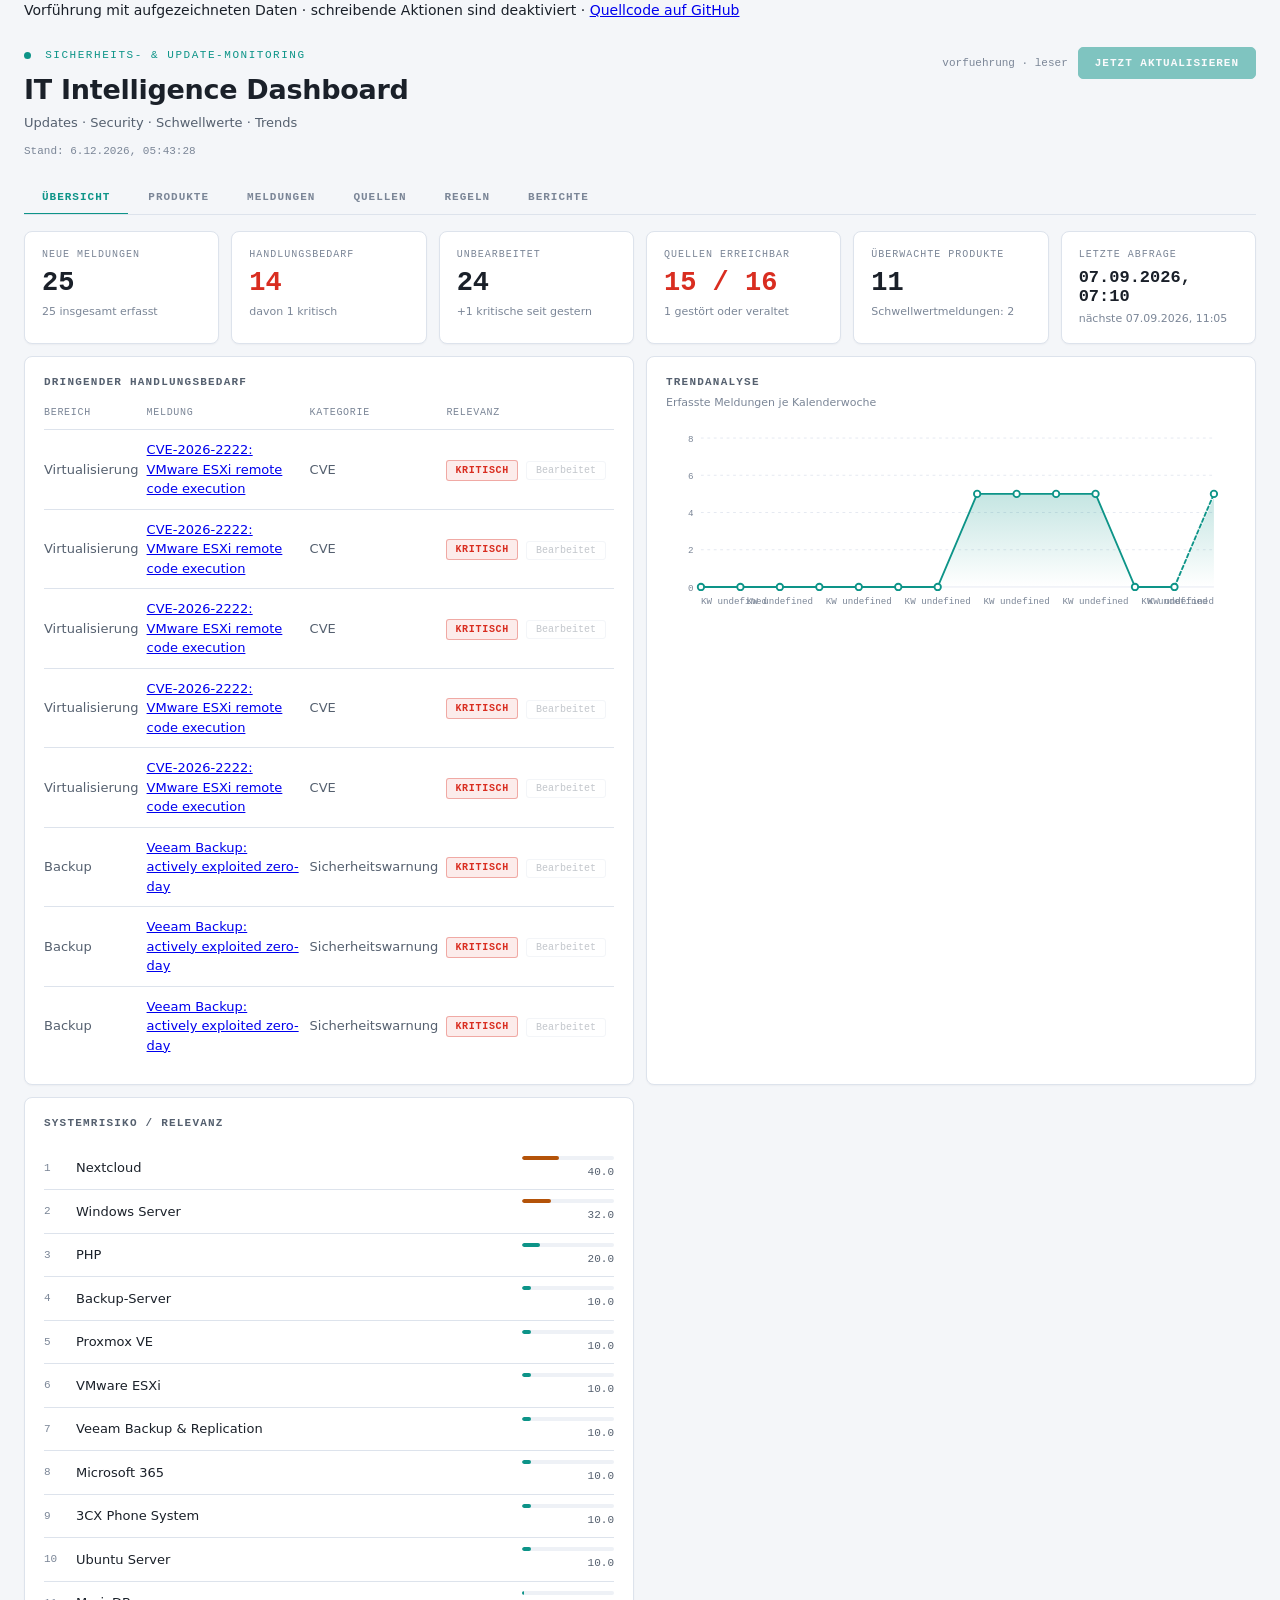
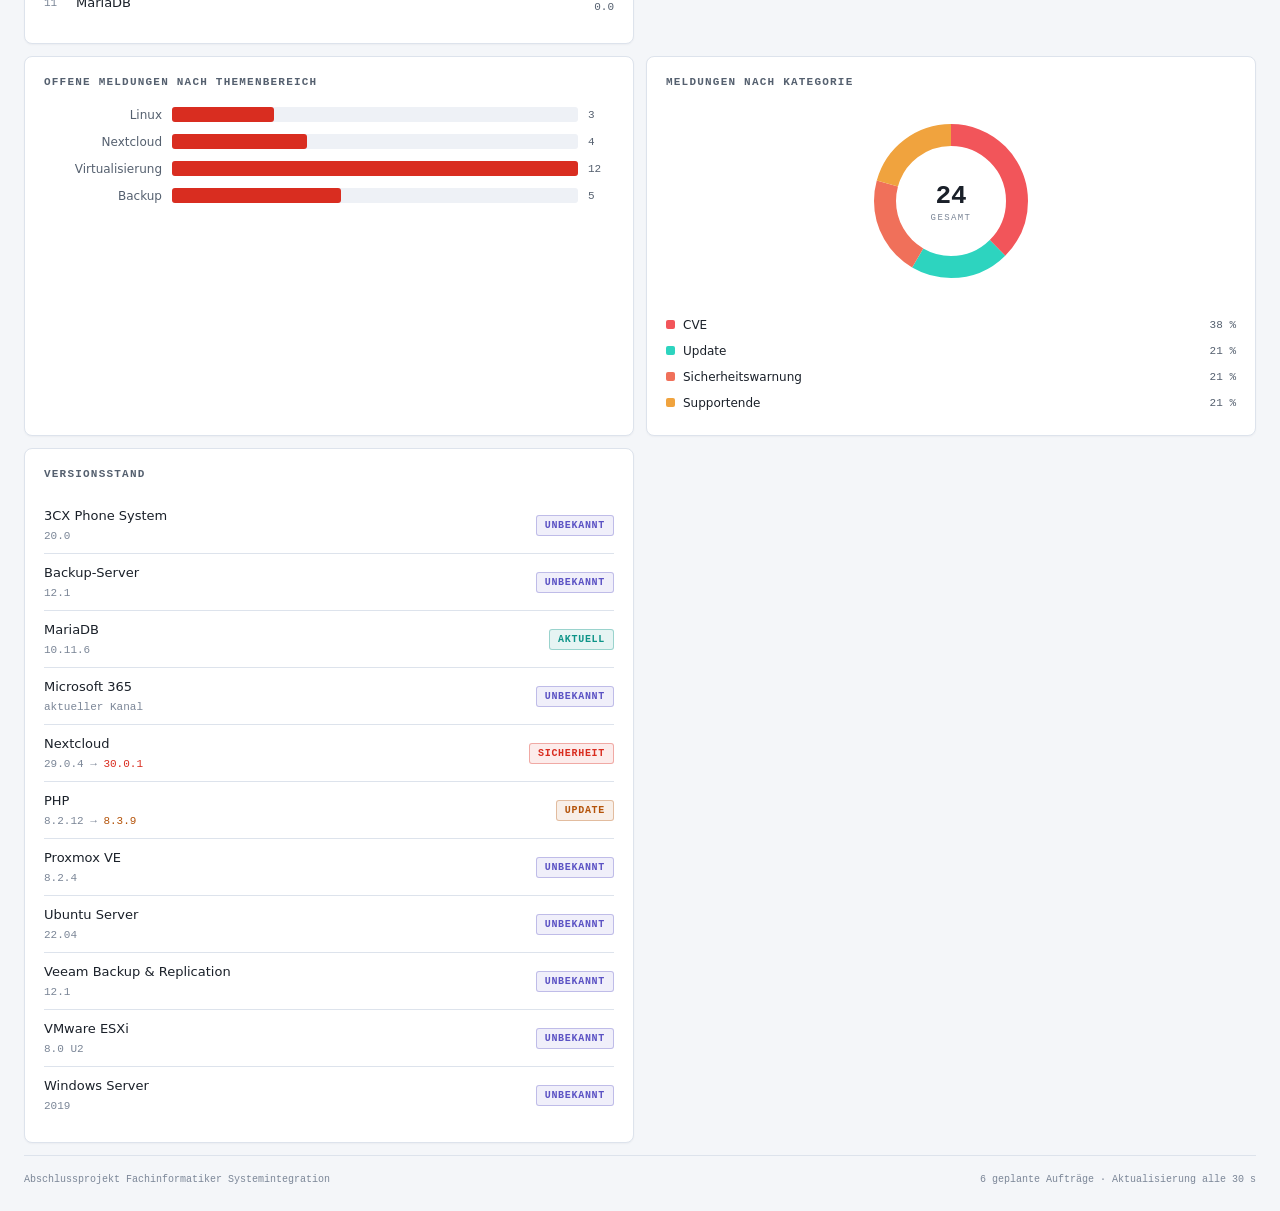
==== demo/index.html @ 845174bd "Zentrale IT-Informationsplattform" ====
<!DOCTYPE html>
<html lang="de">
<head>
    <meta charset="UTF-8">
    <meta name="viewport" content="width=device-width, initial-scale=1.0">
    <title>IT Intelligence Dashboard – Vorführung</title>
    <link rel="stylesheet" href="css/style.css?v=6">
</head>
<body>

<div class="vorfuehrung">
    Vorführung mit aufgezeichneten Daten &middot; schreibende Aktionen sind
    deaktiviert &middot; <a href="https://github.com/USERNAME/it-informationsplattform">Quellcode auf GitHub</a>
</div>

<header class="kopf">
    <div>
        <p class="kopf__rubrik">
            <span id="verbindung" class="punkt" title="Verbindung zum Server"></span>
            Sicherheits- &amp; Update-Monitoring
        </p>
        <h1 class="kopf__titel">IT Intelligence Dashboard</h1>
        <p class="kopf__unterzeile">Updates &middot; Security &middot; Schwellwerte &middot; Trends</p>
        <p class="kopf__stand">Stand: <span id="stand">&ndash;</span></p>
    </div>

    <div class="kopf__bedienung">
        <span class="kopf__benutzer" id="benutzer"></span>
        <button class="schalter schalter--aktion" id="aktualisieren" type="button">
            Jetzt aktualisieren
        </button>
    </div>
</header>

<nav class="reiter" role="tablist" aria-label="Bereiche">
    <button class="reiter__knopf reiter__knopf--aktiv" role="tab" data-bereich="uebersicht">Übersicht</button>
    <button class="reiter__knopf" role="tab" data-bereich="produkte">Produkte</button>
    <button class="reiter__knopf" role="tab" data-bereich="meldungen">Meldungen</button>
    <button class="reiter__knopf" role="tab" data-bereich="quellen">Quellen</button>
    <button class="reiter__knopf" role="tab" data-bereich="regeln">Regeln</button>
    <button class="reiter__knopf" role="tab" data-bereich="berichte">Berichte</button>
</nav>

<div class="bereich" id="bereich-uebersicht">

<section class="kennzahlen" id="kennzahlen" aria-label="Kennzahlen"></section>

<section class="raster raster--oben">

    <article class="tafel">
        <h2 class="tafel__titel">Dringender Handlungsbedarf</h2>
        <div class="tafel__inhalt">
            <table class="liste">
                <thead>
                    <tr>
                        <th>Bereich</th>
                        <th>Meldung</th>
                        <th>Kategorie</th>
                        <th>Relevanz</th>
                        <th></th>
                    </tr>
                </thead>
                <tbody id="meldungen">
                    <tr><td colspan="5" class="platzhalter">Lade Meldungen &hellip;</td></tr>
                </tbody>
            </table>
        </div>
    </article>

    <article class="tafel">
        <h2 class="tafel__titel">Trendanalyse</h2>
        <p class="tafel__hinweis">Erfasste Meldungen je Kalenderwoche</p>
        <div class="tafel__inhalt" id="trend"></div>
    </article>

    <article class="tafel">
        <h2 class="tafel__titel">Systemrisiko / Relevanz</h2>
        <div class="tafel__inhalt" id="risiko"></div>
    </article>

</section>

<section class="raster raster--unten">

    <article class="tafel">
        <h2 class="tafel__titel">Offene Meldungen nach Themenbereich</h2>
        <div class="tafel__inhalt" id="nachSystem"></div>
    </article>

    <article class="tafel">
        <h2 class="tafel__titel">Meldungen nach Kategorie</h2>
        <div class="tafel__inhalt tafel__inhalt--mittig" id="nachKategorie"></div>
    </article>

    <article class="tafel">
        <h2 class="tafel__titel">Versionsstand</h2>
        <div class="tafel__inhalt" id="systeme"></div>
    </article>

</section>

</div><!-- Ende Übersicht -->

<!-- ---------------------------------------------------------------- -->
<div class="bereich" id="bereich-produkte" hidden>
    <article class="tafel">
        <h2 class="tafel__titel">Überwachte Produkte und Herkunft der Versionsangabe</h2>
        <p class="tafel__hinweis">
            Die Spalte „Quelle" zeigt, woher der Versionsstand stammt. Über den
            Verweis lässt sich die Angabe beim Hersteller nachvollziehen.
        </p>
        <div class="tafel__inhalt" id="produkte"></div>
    </article>
</div>

<!-- ---------------------------------------------------------------- -->
<div class="bereich" id="bereich-meldungen" hidden>
    <article class="tafel">
        <h2 class="tafel__titel">Alle Meldungen</h2>
        <p class="tafel__hinweis">
            Automatisch erfasste Hersteller-, Update- und Sicherheitsmeldungen.
            Die Einstufung erfolgt nach CVSS, sofern der Anbieter eine
            Bewertung mitliefert, sonst anhand von Kategorie und Inhalt.
        </p>
        <div class="werkzeugleiste">
            <label class="werkzeugleiste__feld">
                <span>Bereich</span>
                <select id="filterBereich" class="auswahl">
                    <option value="">alle</option>
                </select>
            </label>
            <label class="werkzeugleiste__feld">
                <span>Kategorie</span>
                <select id="filterKategorie" class="auswahl">
                    <option value="">alle</option>
                    <option value="cve">CVE</option>
                    <option value="sicherheitswarnung">Sicherheitswarnung</option>
                    <option value="update">Update</option>
                    <option value="eol">Supportende</option>
                    <option value="produktinformation">Produktinformation</option>
                </select>
            </label>
            <label class="werkzeugleiste__feld">
                <span>Relevanz</span>
                <select id="filterRelevanz" class="auswahl">
                    <option value="">alle</option>
                    <option value="kritisch">kritisch</option>
                    <option value="hoch">hoch</option>
                    <option value="mittel">mittel</option>
                    <option value="info">info</option>
                </select>
            </label>
            <label class="werkzeugleiste__feld">
                <input type="checkbox" id="filterUngelesen" checked>
                <span>nur unbearbeitet</span>
            </label>
            <label class="werkzeugleiste__feld">
                <span>Suche</span>
                <input type="search" id="filterSuche" class="auswahl" placeholder="Titel oder Text">
            </label>
        </div>
        <div class="tafel__inhalt" id="alleMeldungen"></div>
    </article>
</div>

<!-- ---------------------------------------------------------------- -->
<div class="bereich" id="bereich-quellen" hidden>
    <article class="tafel">
        <h2 class="tafel__titel">Zustand der Informationsquellen</h2>
        <p class="tafel__hinweis">
            Eine Quelle gilt als gestört, sobald drei Abfragen in Folge
            fehlschlagen, und als veraltet, wenn seit dem letzten Erfolg mehr
            als das Dreifache des Prüfintervalls vergangen ist. Eine nicht
            erreichbare Quelle erzeugt bewusst keine Meldung.
        </p>
        <div class="tafel__inhalt" id="quellen"></div>
    </article>

    <article class="tafel" style="margin-top:12px">
        <h2 class="tafel__titel">Protokoll der Abfragen</h2>
        <div class="werkzeugleiste">
            <label class="werkzeugleiste__feld">
                <input type="checkbox" id="filterNurFehler" checked>
                <span>nur fehlgeschlagene</span>
            </label>
        </div>
        <div class="tafel__inhalt" id="quellenprotokoll"></div>
    </article>
</div>

<!-- ---------------------------------------------------------------- -->
<div class="bereich" id="bereich-regeln" hidden>
    <article class="tafel">
        <h2 class="tafel__titel">Schwellwerte</h2>
        <p class="tafel__hinweis">
            Eine Obergrenze löst bei Überschreitung aus, eine Untergrenze bei
            Unterschreitung. Die Bewertung erfolgt in der Datenbanksicht
            <code>v_metrikstatus</code>.
        </p>
        <div class="tafel__inhalt" id="regeln"></div>
    </article>
</div>

<!-- ---------------------------------------------------------------- -->
<div class="bereich" id="bereich-berichte" hidden>
    <article class="tafel">
        <h2 class="tafel__titel">Bericht zum Betriebszustand</h2>
        <div class="werkzeugleiste">
            <button class="schalter schalter--rand" id="berichtDrucken" type="button">Drucken</button>
        </div>
        <div class="tafel__inhalt" id="bericht"></div>
    </article>
</div>

<footer class="fuss">
    <span>Abschlussprojekt Fachinformatiker Systemintegration</span>
    <span id="auftraege"></span>
</footer>

<div class="hinweisbox" id="hinweisbox" role="status" hidden></div>

<script src="js/api.js?v=6"></script>
<script src="js/diagramme.js?v=6"></script>
<script src="js/bereiche.js?v=6"></script>
<script src="js/app.js?v=6"></script>
</body>
</html>
---- demo/css/style.css ----
/* =====================================================================
   IT Intelligence Dashboard
   Keine externen Schriften, Bibliotheken oder CDN-Einbindungen: die
   Anwendung muss im internen Netz ohne Internetzugang vollstaendig
   funktionieren. Alle Diagramme werden als SVG selbst erzeugt.
   ===================================================================== */

:root {
    /* Flaechen */
    --grund:        #f4f6f9;
    --flaeche:      #ffffff;
    --flaeche-hoch: #eef1f6;
    --linie:        #dde3ec;

    /* Schrift. Die Kontrastwerte erfuellen die Stufe AA der
       Barrierefreiheitsrichtlinie WCAG gegenueber weissem Grund. */
    --text:         #1a2029;
    --text-leise:   #55606f;
    --text-still:   #7b8697;

    /* Statusfarben. Sie tragen Bedeutung und sind nie alleiniger Traeger:
       der Status steht zusaetzlich immer als Text daneben. */
    --akzent:       #0d9488;
    --akzent-hell:  #14b8a6;
    --kritisch:     #d92d20;
    --warnung:      #b45309;
    --info:         #5b52c4;

    /* Von den Diagrammen gelesen, damit Farben nur an einer Stelle
       festgelegt sind. */
    --diagramm-grund:  #ffffff;
    --diagramm-gitter: #e3e8f0;
    --diagramm-achse:  #7b8697;

    --radius:       8px;
    --schrift:      system-ui, -apple-system, "Segoe UI", Roboto, sans-serif;
    --mono:         ui-monospace, "Cascadia Mono", Consolas, "Courier New", monospace;
}

* { box-sizing: border-box; }

body {
    margin: 0;
    padding: 0 24px 24px;
    background: var(--grund);
    color: var(--text);
    font-family: var(--schrift);
    font-size: 14px;
    line-height: 1.5;
}

/* ---------- Kopfbereich ---------- */
.kopf {
    display: flex;
    align-items: flex-start;
    justify-content: space-between;
    gap: 24px;
    padding: 26px 0 22px;
}
.kopf__rubrik {
    margin: 0 0 6px;
    font-family: var(--mono);
    font-size: 11px;
    letter-spacing: 0.14em;
    text-transform: uppercase;
    color: var(--akzent);
}
.kopf__titel {
    margin: 0;
    font-size: 27px;
    font-weight: 600;
    letter-spacing: -0.01em;
}
.kopf__unterzeile { margin: 3px 0 0; font-size: 13px; color: var(--text-leise); }
.kopf__stand {
    margin: 10px 0 0;
    font-family: var(--mono);
    font-size: 11px;
    color: var(--text-still);
}

.punkt {
    display: inline-block;
    width: 7px; height: 7px;
    margin-right: 6px;
    border-radius: 50%;
    background: var(--akzent);
    vertical-align: middle;
}
.punkt--fehler { background: var(--kritisch); }

.kopf__bedienung { display: flex; align-items: center; gap: 10px; }
.kopf__benutzer {
    font-family: var(--mono);
    font-size: 11px;
    color: var(--text-still);
}

.schalter {
    padding: 9px 16px;
    font-family: var(--mono);
    font-size: 11px;
    font-weight: 600;
    letter-spacing: 0.09em;
    text-transform: uppercase;
    border-radius: 5px;
    cursor: pointer;
}
.schalter--rand {
    color: var(--text-leise);
    background: transparent;
    border: 1px solid var(--linie);
}
.schalter--rand:hover { color: var(--text); border-color: var(--text-still); }

.schalter--aktion {
    color: #ffffff;
    background: var(--akzent);
    border: 1px solid var(--akzent);
}
.schalter--aktion:hover:not(:disabled) { background: var(--akzent-hell); }
.schalter:disabled { opacity: 0.5; cursor: default; }

/* ---------- Kennzahlen ---------- */
.kennzahlen {
    display: grid;
    grid-template-columns: repeat(auto-fit, minmax(180px, 1fr));
    gap: 12px;
    margin-bottom: 12px;
}
.kennzahl {
    padding: 15px 17px;
    background: var(--flaeche);
    border: 1px solid var(--linie);
    border-radius: var(--radius);
    box-shadow: 0 1px 2px rgba(26, 32, 41, 0.04);
}
.kennzahl__beschriftung {
    font-family: var(--mono);
    font-size: 10px;
    letter-spacing: 0.1em;
    text-transform: uppercase;
    color: var(--text-still);
}
.kennzahl__wert {
    margin-top: 7px;
    font-family: var(--mono);
    font-size: 27px;
    font-weight: 700;
    line-height: 1.1;
}
.kennzahl__wert--kritisch { color: var(--kritisch); }
.kennzahl__wert--gut      { color: var(--akzent); }
.kennzahl__wert--klein    { font-size: 17px; }
.kennzahl__zusatz {
    margin-top: 5px;
    font-size: 11px;
    color: var(--text-still);
}

/* ---------- Raster der Tafeln ---------- */
.raster { display: grid; gap: 12px; margin-bottom: 12px; }
.raster--oben  { grid-template-columns: 1.15fr 1.3fr 1fr; }
.raster--unten { grid-template-columns: 1.15fr 1fr 1.3fr; }

.tafel {
    padding: 17px 19px 19px;
    background: var(--flaeche);
    border: 1px solid var(--linie);
    border-radius: var(--radius);
    box-shadow: 0 1px 2px rgba(26, 32, 41, 0.04);
    min-width: 0;               /* verhindert das Sprengen des Rasters */
}
.tafel__titel {
    margin: 0;
    font-family: var(--mono);
    font-size: 11px;
    font-weight: 600;
    letter-spacing: 0.11em;
    text-transform: uppercase;
    color: var(--text-leise);
}
.tafel__hinweis { margin: 5px 0 0; font-size: 11px; color: var(--text-still); }
.tafel__inhalt { margin-top: 15px; }
.tafel__inhalt--mittig { display: flex; flex-direction: column; align-items: center; }
.platzhalter { padding: 14px 0; color: var(--text-still); font-size: 13px; }

/* ---------- Tabelle der Meldungen ---------- */
.liste { width: 100%; border-collapse: collapse; }
.liste th {
    padding: 0 8px 9px 0;
    font-family: var(--mono);
    font-size: 10px;
    font-weight: 500;
    letter-spacing: 0.07em;
    text-transform: uppercase;
    text-align: left;
    color: var(--text-still);
    border-bottom: 1px solid var(--linie);
}
.liste td {
    padding: 10px 8px 10px 0;
    font-size: 13px;
    border-bottom: 1px solid var(--linie);
    vertical-align: middle;
}
.liste tr:last-child td { border-bottom: none; }
.liste__system { font-weight: 500; }
.liste__leise  { color: var(--text-leise); }
.liste__datum  { font-family: var(--mono); font-size: 11px; color: var(--text-leise); white-space: nowrap; }

.marke {
    display: inline-block;
    padding: 2px 8px;
    font-family: var(--mono);
    font-size: 10px;
    font-weight: 600;
    letter-spacing: 0.07em;
    text-transform: uppercase;
    border-radius: 3px;
    white-space: nowrap;
}
.marke--kritisch { color: var(--kritisch); background: rgba(217, 45, 32, 0.09); border: 1px solid rgba(217, 45, 32, 0.35); }
.marke--warnung  { color: var(--warnung);  background: rgba(180, 83, 9, 0.09); border: 1px solid rgba(180, 83, 9, 0.32); }
.marke--info     { color: var(--info);     background: rgba(91, 82, 196, 0.09); border: 1px solid rgba(91, 82, 196, 0.32); }
.marke--ok       { color: var(--akzent);   background: rgba(13, 148, 136, 0.10); border: 1px solid rgba(13, 148, 136, 0.35); }

.quittieren {
    padding: 3px 9px;
    font-family: var(--mono);
    font-size: 10px;
    color: var(--text-leise);
    background: transparent;
    border: 1px solid var(--linie);
    border-radius: 3px;
    cursor: pointer;
}
.quittieren:hover:not(:disabled) { color: var(--akzent); border-color: var(--akzent); }
.quittieren:disabled { opacity: 0.35; cursor: default; }

/* ---------- Rangliste Risiko ---------- */
.rang {
    display: grid;
    grid-template-columns: 22px 1fr 92px;
    align-items: center;
    gap: 10px;
    padding: 9px 0;
    border-bottom: 1px solid var(--linie);
}
.rang:last-child { border-bottom: none; }
.rang__nummer { font-family: var(--mono); font-size: 11px; color: var(--text-still); }
.rang__name   { font-size: 13px; }
.rang__balken { height: 4px; background: var(--flaeche-hoch); border-radius: 2px; overflow: hidden; }
.rang__fuellung { height: 100%; border-radius: 2px; }
.rang__wert   { margin-top: 4px; font-family: var(--mono); font-size: 11px; color: var(--text-leise); text-align: right; }

/* ---------- Balken nach System ---------- */
.balkenzeile {
    display: grid;
    grid-template-columns: 118px 1fr 26px;
    align-items: center;
    gap: 10px;
    margin-bottom: 9px;
}
.balkenzeile__name {
    font-size: 12px;
    color: var(--text-leise);
    text-align: right;
    overflow: hidden;
    text-overflow: ellipsis;
    white-space: nowrap;
}
.balkenzeile__spur { height: 15px; background: var(--flaeche-hoch); border-radius: 3px; }
.balkenzeile__wert { height: 100%; background: var(--kritisch); border-radius: 3px; }
.balkenzeile__zahl { font-family: var(--mono); font-size: 11px; color: var(--text-leise); }

/* ---------- Legende des Ringdiagramms ---------- */
.legende { width: 100%; margin-top: 16px; }
.legende__eintrag {
    display: flex;
    align-items: center;
    gap: 8px;
    padding: 4px 0;
    font-size: 12px;
}
.legende__farbe { width: 9px; height: 9px; border-radius: 2px; flex-shrink: 0; }
.legende__anteil { margin-left: auto; font-family: var(--mono); font-size: 11px; color: var(--text-leise); }

/* ---------- Versionsstand ---------- */
.version {
    display: grid;
    grid-template-columns: 1fr auto;
    align-items: center;
    gap: 12px;
    padding: 9px 0;
    border-bottom: 1px solid var(--linie);
}
.version:last-child { border-bottom: none; }
.version__name { font-size: 13px; }
.version__stand { margin-top: 2px; font-family: var(--mono); font-size: 11px; color: var(--text-still); }
.version__neu { color: var(--warnung); }
.version__neu--kritisch { color: var(--kritisch); }

/* ---------- Fusszeile und Hinweise ---------- */
.fuss {
    display: flex;
    justify-content: space-between;
    gap: 16px;
    padding-top: 16px;
    font-family: var(--mono);
    font-size: 10px;
    color: var(--text-still);
    border-top: 1px solid var(--linie);
}

.hinweisbox {
    position: fixed;
    right: 24px;
    bottom: 24px;
    max-width: 340px;
    padding: 13px 16px;
    font-size: 13px;
    background: var(--flaeche-hoch);
    border: 1px solid var(--linie);
    border-left: 3px solid var(--akzent);
    border-radius: 5px;
    box-shadow: 0 6px 20px rgba(26, 32, 41, 0.14);
}
.hinweisbox--fehler { border-left-color: var(--kritisch); }

/* ---------- Barrierefreiheit ---------- */
:focus-visible { outline: 2px solid var(--akzent); outline-offset: 2px; }

/* ---------- Kleinere Bildschirme ---------- */
@media (max-width: 1280px) {
    .raster--oben, .raster--unten { grid-template-columns: 1fr 1fr; }
}
@media (max-width: 820px) {
    body { padding: 0 14px 14px; }
    .kopf { flex-direction: column; gap: 14px; }
    .raster--oben, .raster--unten { grid-template-columns: 1fr; }
}

/* =====================================================================
   Anmeldeseite
   ===================================================================== */
.anmeldeseite {
    display: flex;
    align-items: center;
    justify-content: center;
    min-height: 100vh;
    padding: 20px;
}
.anmeldung {
    width: 100%;
    max-width: 340px;
    padding: 28px 26px 30px;
    background: var(--flaeche);
    border: 1px solid var(--linie);
    border-radius: var(--radius);
}
.anmeldung__marke { margin: 0; font-size: 20px; letter-spacing: 0.02em; }
.anmeldung__ort {
    margin: 4px 0 24px;
    font-family: var(--mono);
    font-size: 11px;
    letter-spacing: 0.08em;
    text-transform: uppercase;
    color: var(--akzent);
}

.feld { display: block; margin-bottom: 16px; }
.feld__beschriftung {
    display: block;
    margin-bottom: 6px;
    font-family: var(--mono);
    font-size: 10px;
    letter-spacing: 0.08em;
    text-transform: uppercase;
    color: var(--text-still);
}
.feld__eingabe {
    width: 100%;
    padding: 9px 11px;
    font: inherit;
    color: var(--text);
    background: var(--grund);
    border: 1px solid var(--linie);
    border-radius: 5px;
}
.feld__eingabe:focus { border-color: var(--akzent); outline: none; }

.anmeldung__fehler {
    margin: 0 0 14px;
    padding: 9px 11px;
    font-size: 13px;
    color: var(--kritisch);
    background: rgba(217, 45, 32, 0.08);
    border-radius: 4px;
}
.anmeldung .schalter { width: 100%; padding: 11px; }

/* =====================================================================
   Navigation und weitere Bereiche
   ===================================================================== */
.reiter {
    display: flex;
    gap: 2px;
    margin-bottom: 16px;
    border-bottom: 1px solid var(--linie);
    overflow-x: auto;
}
.reiter__knopf {
    padding: 10px 18px;
    font-family: var(--mono);
    font-size: 11px;
    font-weight: 600;
    letter-spacing: 0.09em;
    text-transform: uppercase;
    color: var(--text-still);
    background: transparent;
    border: none;
    border-bottom: 2px solid transparent;
    margin-bottom: -1px;
    cursor: pointer;
    white-space: nowrap;
}
.reiter__knopf:hover { color: var(--text-leise); }
.reiter__knopf--aktiv { color: var(--akzent); border-bottom-color: var(--akzent); }

/* ---------- Werkzeugleiste ---------- */
.werkzeugleiste {
    display: flex;
    flex-wrap: wrap;
    align-items: center;
    gap: 18px;
    margin-top: 14px;
    padding-bottom: 14px;
    border-bottom: 1px solid var(--linie);
}
.werkzeugleiste__feld {
    display: flex;
    align-items: center;
    gap: 8px;
    font-family: var(--mono);
    font-size: 10px;
    letter-spacing: 0.08em;
    text-transform: uppercase;
    color: var(--text-still);
}
.auswahl {
    padding: 5px 9px;
    font-family: var(--mono);
    font-size: 11px;
    color: var(--text);
    background: var(--grund);
    border: 1px solid var(--linie);
    border-radius: 4px;
}

/* ---------- Breite Datentabelle ---------- */
.datentabelle { width: 100%; border-collapse: collapse; }
.datentabelle th {
    padding: 0 10px 9px 0;
    font-family: var(--mono);
    font-size: 10px;
    font-weight: 500;
    letter-spacing: 0.07em;
    text-transform: uppercase;
    text-align: left;
    color: var(--text-still);
    border-bottom: 1px solid var(--linie);
    white-space: nowrap;
}
.datentabelle td {
    padding: 10px 10px 10px 0;
    font-size: 13px;
    border-bottom: 1px solid var(--linie);
    vertical-align: top;
}
.datentabelle tr:last-child td { border-bottom: none; }
.datentabelle .mono {
    font-family: var(--mono);
    font-size: 11px;
    color: var(--text-leise);
}
.datentabelle a { color: var(--akzent); text-decoration: none; }
.datentabelle a:hover { text-decoration: underline; }

.quellenzeile { display: flex; flex-direction: column; gap: 2px; }
.quellenzeile__art { font-size: 12px; }

/* ---------- Berichtsbereich ---------- */
.bericht__block { margin-bottom: 24px; }
.bericht__ueberschrift {
    margin: 0 0 10px;
    font-family: var(--mono);
    font-size: 10px;
    letter-spacing: 0.1em;
    text-transform: uppercase;
    color: var(--text-still);
}
.bericht__paare {
    display: grid;
    grid-template-columns: repeat(auto-fit, minmax(210px, 1fr));
    gap: 10px;
}
.bericht__paar {
    padding: 11px 13px;
    background: var(--flaeche-hoch);
    border-radius: 5px;
}
.bericht__wert { font-family: var(--mono); font-size: 19px; font-weight: 700; }
.bericht__beschriftung { margin-top: 3px; font-size: 11px; color: var(--text-still); }

@media print {
    .reiter, .kopf__bedienung, .werkzeugleiste, .fuss { display: none; }
    body { background: #fff; color: #000; padding: 0; }
    .tafel { border-color: #ccc; background: #fff; }
}

/* ---------- Hinweiskasten der Diagramme ---------- */
.zeigerhinweis {
    position: fixed;
    z-index: 100;
    min-width: 165px;
    padding: 9px 12px;
    background: var(--flaeche-hoch);
    border: 1px solid var(--linie);
    border-radius: 6px;
    box-shadow: 0 6px 20px rgba(26, 32, 41, 0.16);
    pointer-events: none;          /* darf den Zeiger nicht abfangen */
}
.zeigerhinweis__titel {
    margin-bottom: 6px;
    padding-bottom: 6px;
    font-family: var(--mono);
    font-size: 10px;
    letter-spacing: 0.08em;
    text-transform: uppercase;
    color: var(--text-leise);
    border-bottom: 1px solid var(--linie);
}
.zeigerhinweis__zeile {
    display: flex;
    align-items: center;
    gap: 7px;
    padding: 2px 0;
    font-size: 12px;
    color: var(--text-leise);
}
.zeigerhinweis__farbe {
    width: 8px; height: 8px;
    border-radius: 2px;
    flex-shrink: 0;
}
.zeigerhinweis__wert {
    margin-left: auto;
    padding-left: 14px;
    font-family: var(--mono);
    color: var(--text);
}

/* ---------- Zeitraumauswahl im Kopfbereich ---------- */
.kopf__zeitraum {
    display: flex;
    align-items: center;
    gap: 7px;
    font-family: var(--mono);
    font-size: 10px;
    letter-spacing: 0.08em;
    text-transform: uppercase;
    color: var(--text-still);
}
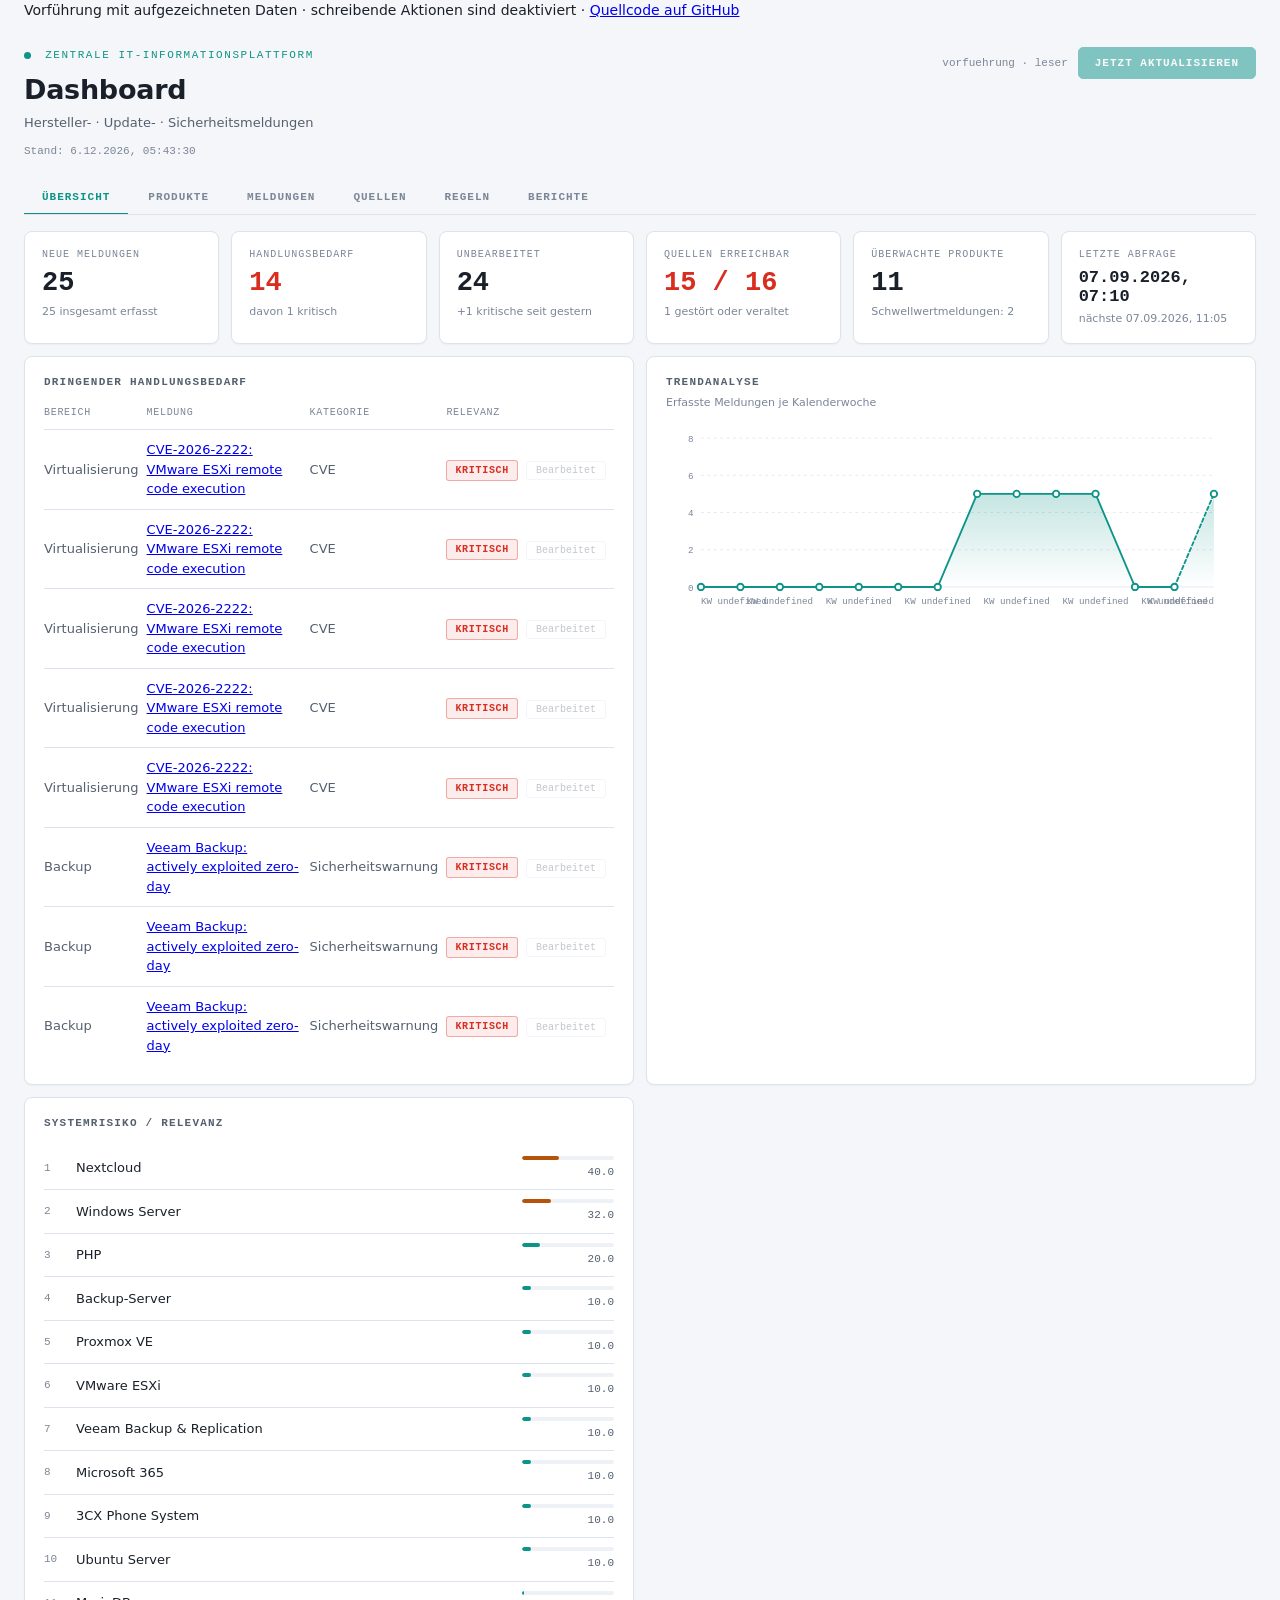
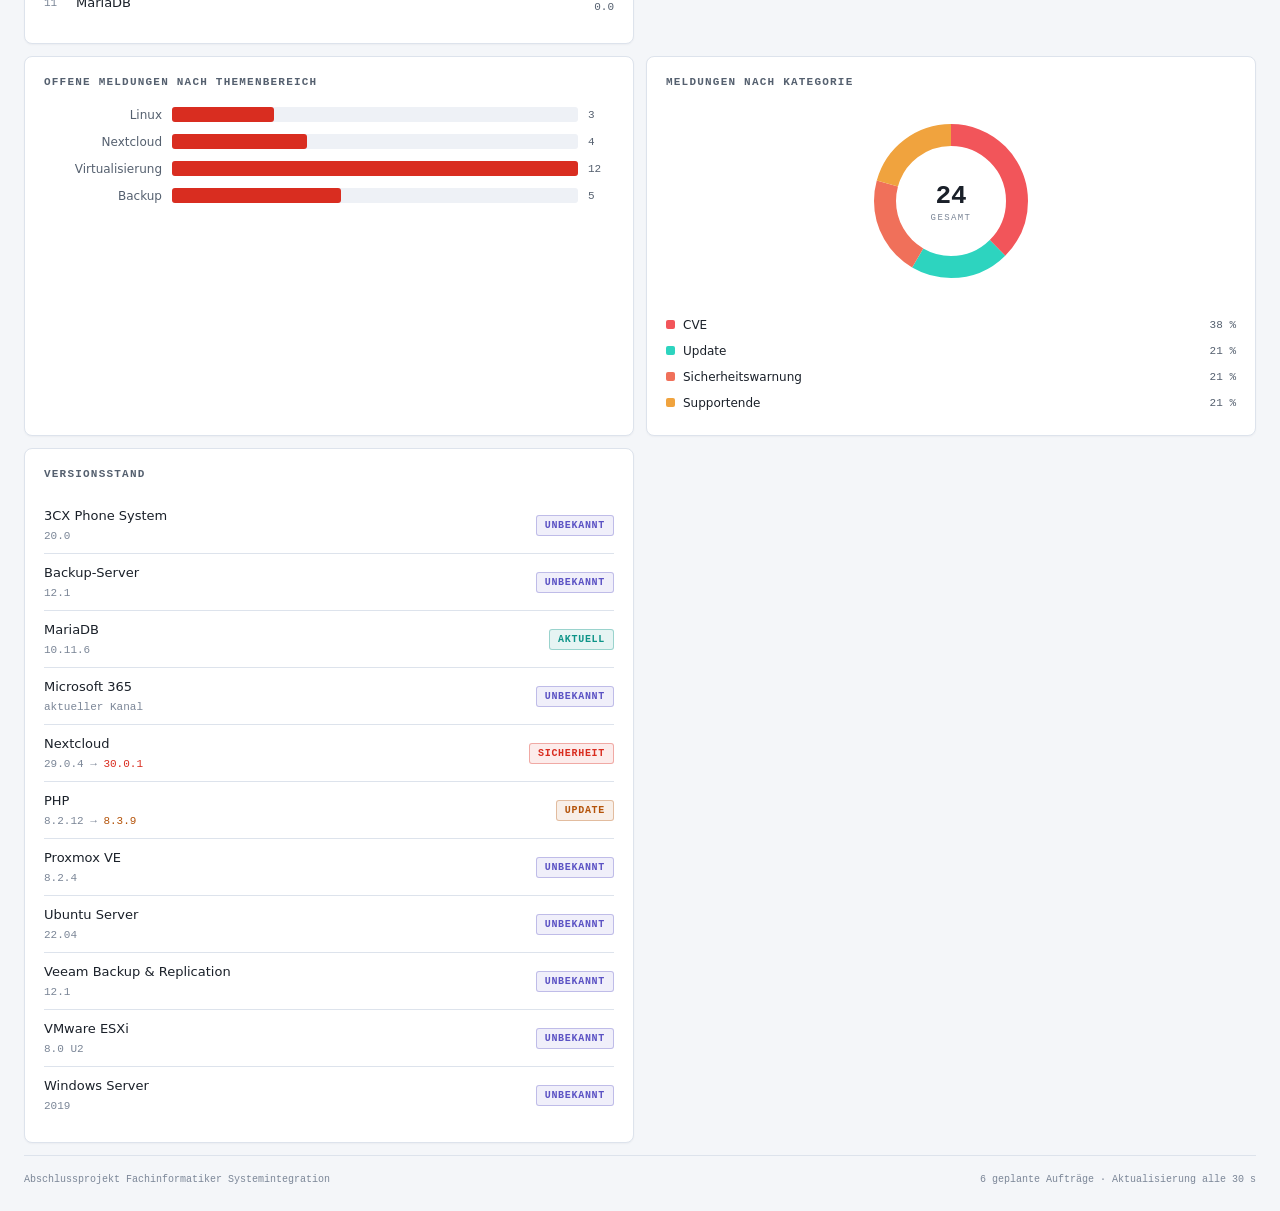
==== commit 3cd81fe7: "Bezeichnungen an den Projektantrag angepasst" ====
--- a/demo/index.html
+++ b/demo/index.html
@@ -3,8 +3,8 @@
 <head>
     <meta charset="UTF-8">
     <meta name="viewport" content="width=device-width, initial-scale=1.0">
-    <title>IT Intelligence Dashboard – Vorführung</title>
-    <link rel="stylesheet" href="css/style.css?v=6">
+    <title>Dashboard – Vorführung</title>
+    <link rel="stylesheet" href="css/style.css?v=7">
 </head>
 <body>
 
@@ -17,10 +17,10 @@
     <div>
         <p class="kopf__rubrik">
             <span id="verbindung" class="punkt" title="Verbindung zum Server"></span>
-            Sicherheits- &amp; Update-Monitoring
-        </p>
-        <h1 class="kopf__titel">IT Intelligence Dashboard</h1>
-        <p class="kopf__unterzeile">Updates &middot; Security &middot; Schwellwerte &middot; Trends</p>
+            Zentrale IT-Informationsplattform
+        </p>
+        <h1 class="kopf__titel">Dashboard</h1>
+        <p class="kopf__unterzeile">Hersteller- &middot; Update- &middot; Sicherheitsmeldungen</p>
         <p class="kopf__stand">Stand: <span id="stand">&ndash;</span></p>
     </div>
 
@@ -219,9 +219,9 @@
 
 <div class="hinweisbox" id="hinweisbox" role="status" hidden></div>
 
-<script src="js/api.js?v=6"></script>
-<script src="js/diagramme.js?v=6"></script>
-<script src="js/bereiche.js?v=6"></script>
-<script src="js/app.js?v=6"></script>
+<script src="js/api.js?v=7"></script>
+<script src="js/diagramme.js?v=7"></script>
+<script src="js/bereiche.js?v=7"></script>
+<script src="js/app.js?v=7"></script>
 </body>
 </html>
--- a/demo/css/style.css
+++ b/demo/css/style.css
@@ -1,5 +1,5 @@
 /* =====================================================================
-   IT Intelligence Dashboard
+   Dashboard – zentrale IT-Informationsplattform
    Keine externen Schriften, Bibliotheken oder CDN-Einbindungen: die
    Anwendung muss im internen Netz ohne Internetzugang vollstaendig
    funktionieren. Alle Diagramme werden als SVG selbst erzeugt.
